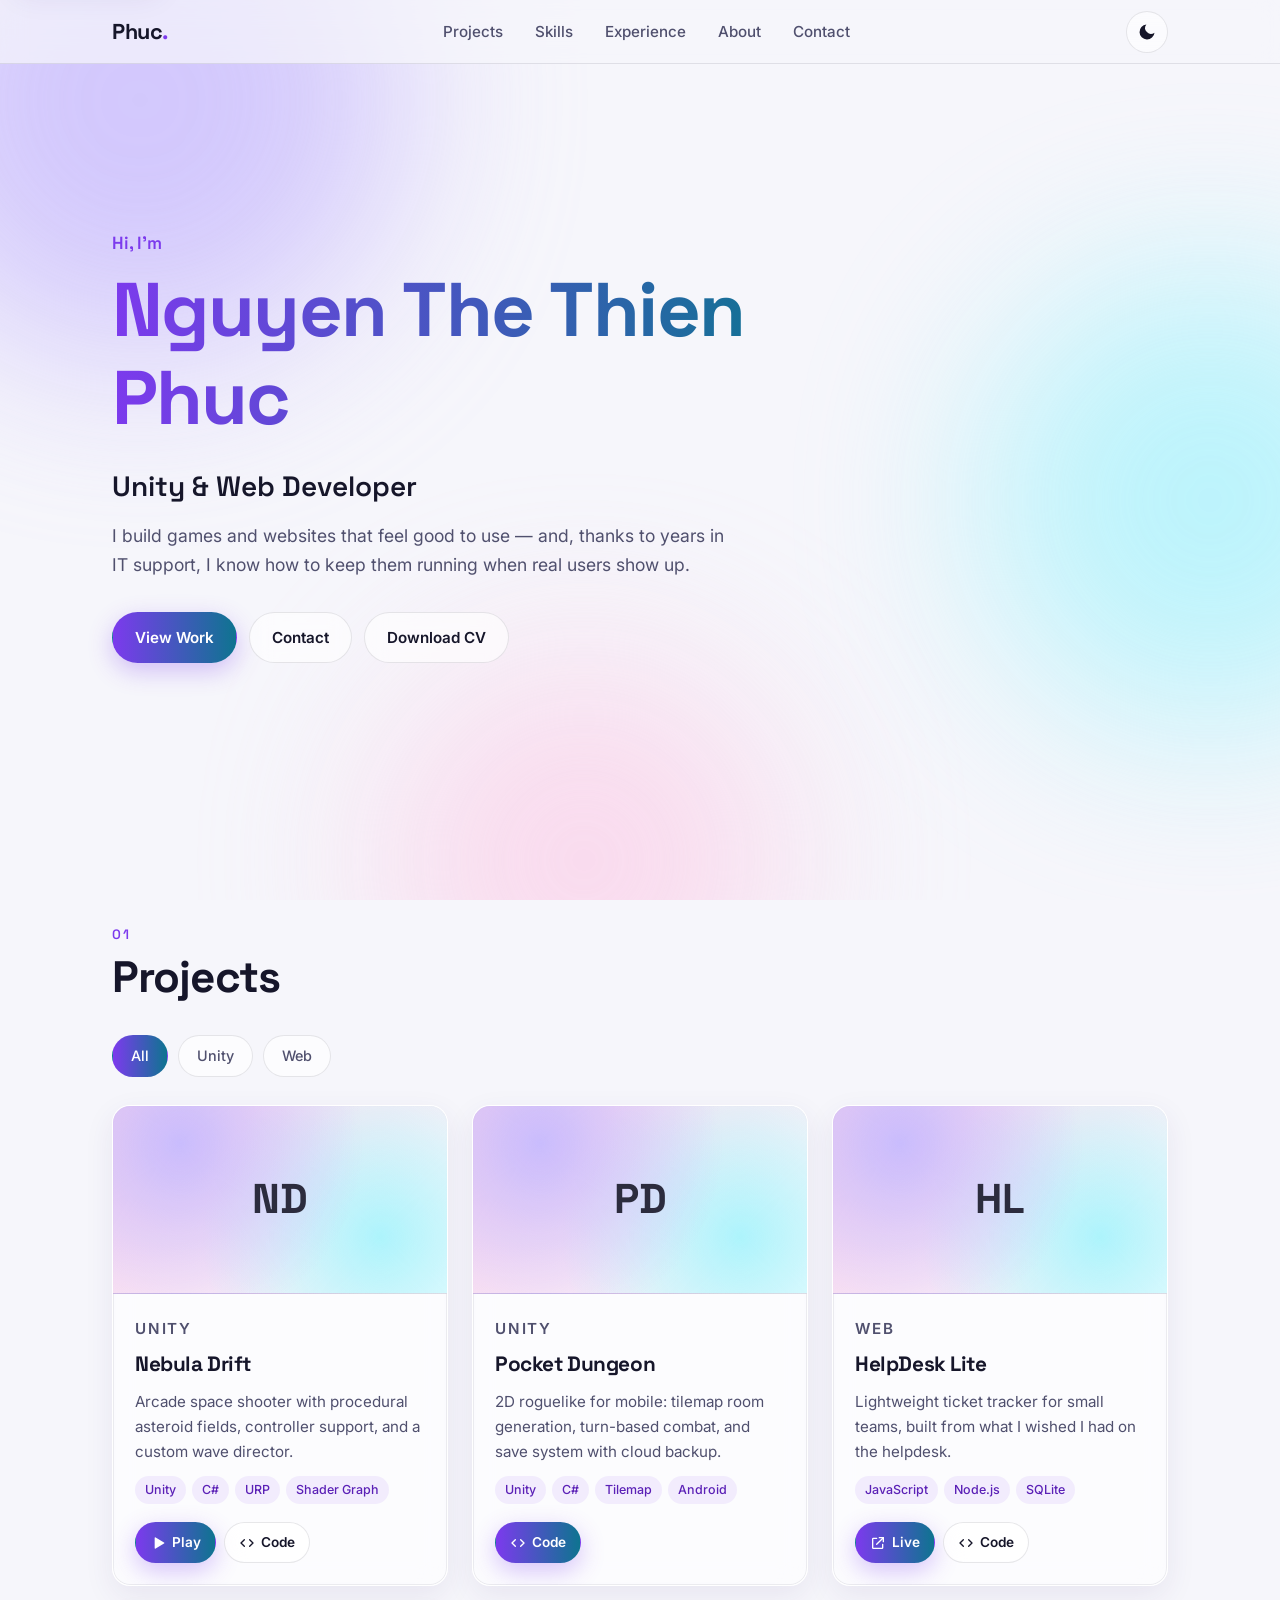
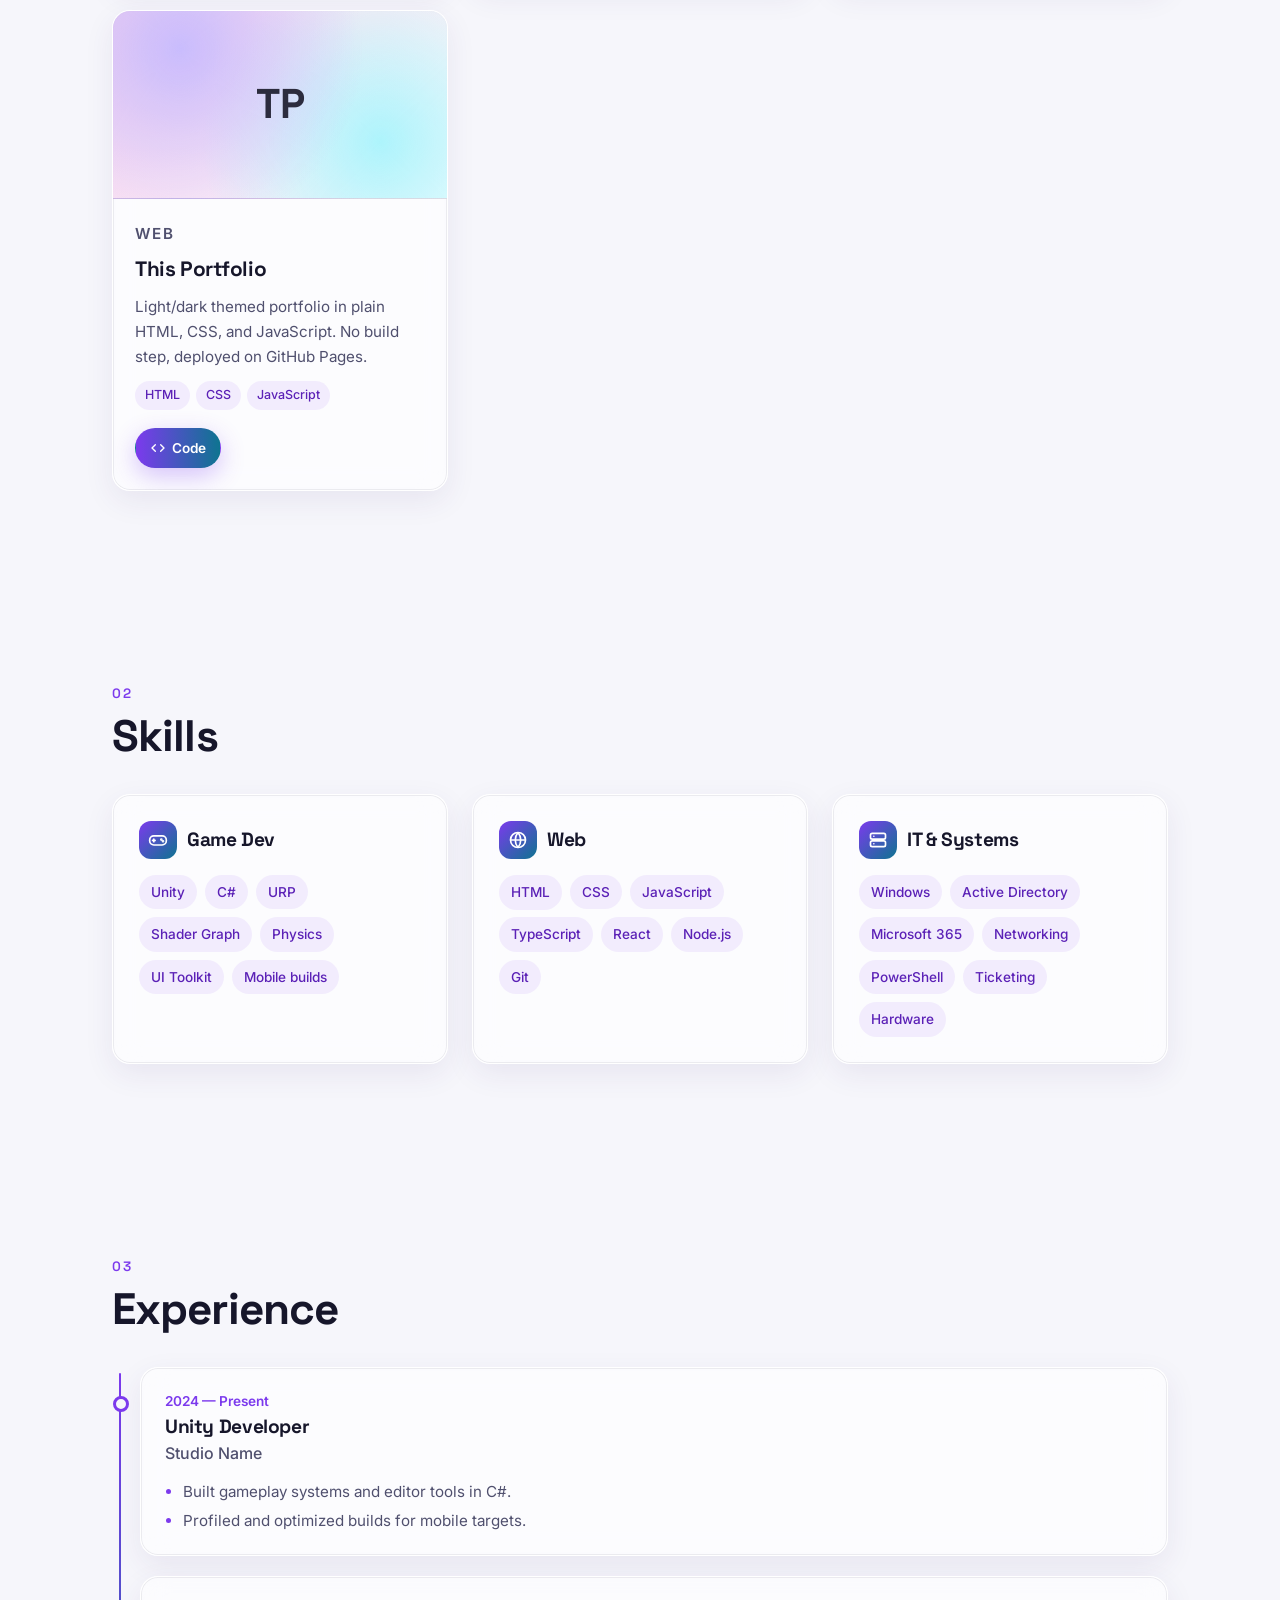
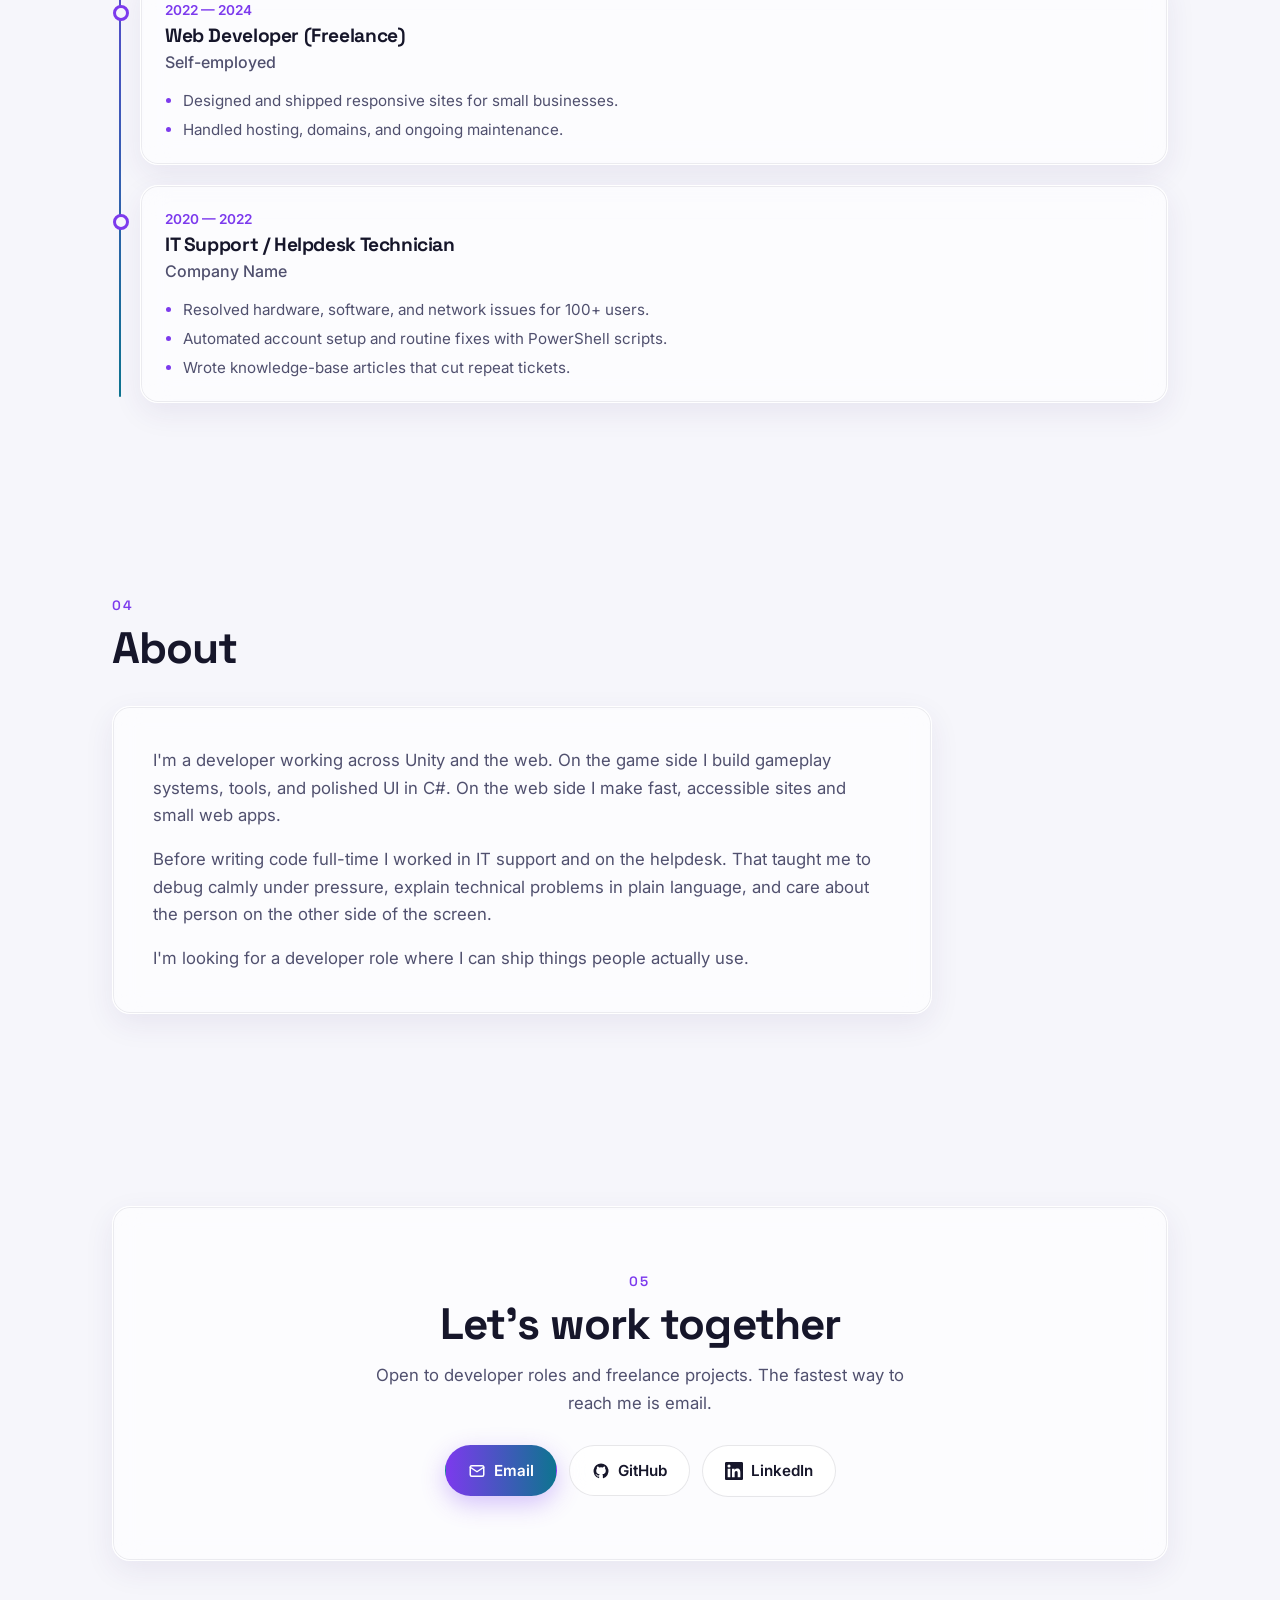
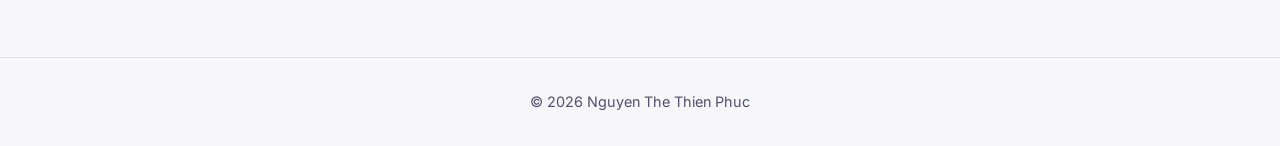
==== index.html @ 722912be "feat: build portfolio site with light/dark theme Single-page portfolio in plain HTML/CSS/JS for GitH" ====
<!doctype html>
<html lang="en">
<head>
  <meta charset="utf-8">
  <meta name="viewport" content="width=device-width, initial-scale=1">
  <title>Nguyen The Thien Phuc — Portfolio</title>
  <meta name="description" content="Portfolio of Nguyen The Thien Phuc — Unity & Web Developer with an IT support background.">
  <script>
    // Runs before paint: light is default, dark only if the visitor chose it.
    document.documentElement.classList.add('js');
    try {
      if (localStorage.getItem('theme') === 'dark') {
        document.documentElement.setAttribute('data-theme', 'dark');
      }
    } catch (e) {}
  </script>
  <link rel="preconnect" href="https://fonts.googleapis.com">
  <link rel="preconnect" href="https://fonts.gstatic.com" crossorigin>
  <link href="https://fonts.googleapis.com/css2?family=Inter:wght@400;500;600&family=Space+Grotesk:wght@500;600;700&display=swap" rel="stylesheet">
  <link rel="stylesheet" href="css/style.css">
</head>
<body>
  <a class="skip-link" href="#main">Skip to content</a>

  <div class="bg-blobs" aria-hidden="true">
    <span class="blob blob-1"></span>
    <span class="blob blob-2"></span>
    <span class="blob blob-3"></span>
  </div>

  <header class="site-header" id="site-header">
    <div class="container header-inner">
      <a class="logo" href="#top" id="logo">Phuc<span class="logo-dot">.</span></a>
      <nav class="nav" aria-label="Main">
        <ul class="nav-links" id="nav-links">
          <li><a href="#projects">Projects</a></li>
          <li><a href="#skills">Skills</a></li>
          <li><a href="#experience">Experience</a></li>
          <li><a href="#about">About</a></li>
          <li><a href="#contact">Contact</a></li>
        </ul>
      </nav>
      <div class="header-actions">
        <button class="icon-btn" id="theme-toggle" type="button" aria-pressed="false" aria-label="Switch to dark mode">
          <svg class="icon-moon" viewBox="0 0 24 24" width="20" height="20" aria-hidden="true"><path fill="currentColor" d="M21 12.8A9 9 0 1 1 11.2 3a7 7 0 0 0 9.8 9.8z"/></svg>
          <svg class="icon-sun" viewBox="0 0 24 24" width="20" height="20" aria-hidden="true"><g fill="none" stroke="currentColor" stroke-width="2" stroke-linecap="round"><circle cx="12" cy="12" r="4.5"/><path d="M12 2v2M12 20v2M4.9 4.9l1.4 1.4M17.7 17.7l1.4 1.4M2 12h2M20 12h2M4.9 19.1l1.4-1.4M17.7 6.3l1.4-1.4"/></g></svg>
        </button>
        <button class="icon-btn nav-toggle" id="nav-toggle" type="button" aria-expanded="false" aria-controls="nav-links" aria-label="Open menu">
          <span class="bars" aria-hidden="true"></span>
        </button>
      </div>
    </div>
  </header>

  <main id="main">
    <section class="hero" id="top">
      <div class="container hero-inner">
        <p class="eyebrow reveal">Hi, I'm</p>
        <h1 class="hero-name gradient-text reveal" id="hero-name">Nguyen The Thien Phuc</h1>
        <p class="hero-role reveal" id="hero-role"></p>
        <p class="hero-tagline reveal" id="hero-tagline"></p>
        <div class="hero-cta reveal">
          <a class="btn btn-primary" href="#projects">View Work</a>
          <a class="btn btn-ghost" href="#contact">Contact</a>
          <a class="btn btn-ghost" id="cv-link" href="assets/resume.pdf" target="_blank" rel="noopener">Download CV</a>
        </div>
      </div>
    </section>

    <section class="section" id="projects" aria-labelledby="projects-title">
      <div class="container">
        <header class="section-head reveal">
          <p class="section-kicker">01</p>
          <h2 id="projects-title">Projects</h2>
        </header>
        <div class="filters reveal" id="project-filters" role="group" aria-label="Filter projects"></div>
        <div class="projects-grid" id="projects-grid"></div>
      </div>
    </section>

    <section class="section" id="skills" aria-labelledby="skills-title">
      <div class="container">
        <header class="section-head reveal">
          <p class="section-kicker">02</p>
          <h2 id="skills-title">Skills</h2>
        </header>
        <div class="skills-grid" id="skills-grid"></div>
      </div>
    </section>

    <section class="section" id="experience" aria-labelledby="experience-title">
      <div class="container">
        <header class="section-head reveal">
          <p class="section-kicker">03</p>
          <h2 id="experience-title">Experience</h2>
        </header>
        <ol class="timeline" id="timeline"></ol>
      </div>
    </section>

    <section class="section" id="about" aria-labelledby="about-title">
      <div class="container">
        <header class="section-head reveal">
          <p class="section-kicker">04</p>
          <h2 id="about-title">About</h2>
        </header>
        <div class="glass about-card reveal" id="about-text"></div>
      </div>
    </section>

    <section class="section" id="contact" aria-labelledby="contact-title">
      <div class="container">
        <div class="glass contact-card reveal">
          <p class="section-kicker">05</p>
          <h2 id="contact-title">Let's work together</h2>
          <p class="contact-text" id="contact-text"></p>
          <div class="contact-links" id="contact-links"></div>
        </div>
      </div>
    </section>

    <noscript>
      <section class="section">
        <div class="container glass about-card">
          <p>Nguyen The Thien Phuc — Unity &amp; Web Developer.</p>
          <p><a href="https://github.com/SeverusJake">github.com/SeverusJake</a></p>
        </div>
      </section>
    </noscript>
  </main>

  <footer class="site-footer">
    <div class="container">
      <p>&copy; <span id="year">2026</span> Nguyen The Thien Phuc</p>
    </div>
  </footer>

  <script src="js/content.js"></script>
  <script src="js/main.js"></script>
</body>
</html>
---- css/style.css ----
/* ==========================================================================
   Tokens — light is the default, dark overrides via [data-theme="dark"]
   ========================================================================== */
:root {
  --bg: #f6f6fb;
  --bg-elev: #ffffff;
  --text: #16162a;
  --text-muted: #50506e;
  --border: rgba(22, 22, 42, 0.1);
  --glass: rgba(255, 255, 255, 0.62);
  --glass-border: rgba(255, 255, 255, 0.9);
  --glass-edge: rgba(22, 22, 42, 0.07);
  --accent: #7c3aed;
  --accent-2: #0e7490;
  --chip: rgba(124, 58, 237, 0.08);
  --chip-text: #5b21b6;
  --blob-1: #c4b5fd;
  --blob-2: #a5f3fc;
  --blob-3: #fbcfe8;
  --blob-opacity: 0.7;
  --shadow: 0 10px 30px rgba(60, 40, 120, 0.08);
  --shadow-hover: 0 18px 44px rgba(60, 40, 120, 0.16);
  --header-bg: rgba(246, 246, 251, 0.72);

  --btn-1: #7c3aed;
  --btn-2: #0e7490;
  --radius: 18px;
  --radius-sm: 10px;
  --font-head: "Space Grotesk", system-ui, sans-serif;
  --font-body: "Inter", system-ui, -apple-system, "Segoe UI", sans-serif;
  --header-h: 64px;

  color-scheme: light;
}

:root[data-theme="dark"] {
  --bg: #0b0b12;
  --bg-elev: #15151f;
  --text: #ececf4;
  --text-muted: #a3a3bd;
  --border: rgba(255, 255, 255, 0.1);
  --glass: rgba(22, 22, 34, 0.55);
  --glass-border: rgba(255, 255, 255, 0.08);
  --glass-edge: rgba(255, 255, 255, 0.04);
  --accent: #a78bfa;
  --accent-2: #22d3ee;
  --chip: rgba(167, 139, 250, 0.12);
  --chip-text: #d4c6fd;
  --blob-1: #7c3aed;
  --blob-2: #0891b2;
  --blob-3: #db2777;
  --blob-opacity: 0.35;
  --shadow: 0 10px 30px rgba(0, 0, 0, 0.35);
  --shadow-hover: 0 18px 44px rgba(124, 58, 237, 0.25);
  --header-bg: rgba(11, 11, 18, 0.7);

  color-scheme: dark;
}

/* ==========================================================================
   Base
   ========================================================================== */
*, *::before, *::after { box-sizing: border-box; }

html {
  scroll-padding-top: calc(var(--header-h) + 16px);
  -webkit-text-size-adjust: 100%;
}

body {
  margin: 0;
  background: var(--bg);
  color: var(--text);
  font-family: var(--font-body);
  font-size: 1rem;
  line-height: 1.65;
  overflow-x: hidden;
  -webkit-font-smoothing: antialiased;
}

h1, h2, h3 {
  font-family: var(--font-head);
  line-height: 1.15;
  margin: 0;
  letter-spacing: -0.02em;
}

p { margin: 0; }
a { color: inherit; }
img { max-width: 100%; display: block; }
ul, ol { margin: 0; padding: 0; list-style: none; }

:focus-visible {
  outline: 2px solid var(--accent);
  outline-offset: 3px;
  border-radius: 6px;
}

.container {
  width: 100%;
  max-width: 1120px;
  margin-inline: auto;
  padding-inline: 16px;
}

@media (min-width: 768px) {
  .container { padding-inline: 32px; }
}

.skip-link {
  position: absolute;
  left: 16px;
  top: -60px;
  z-index: 100;
  padding: 10px 16px;
  background: var(--bg-elev);
  color: var(--text);
  border-radius: var(--radius-sm);
  box-shadow: var(--shadow);
}
.skip-link:focus { top: 12px; }

.gradient-text {
  background: linear-gradient(90deg, var(--accent), var(--accent-2));
  -webkit-background-clip: text;
  background-clip: text;
  color: transparent;
}

/* Theme switch fade — class added briefly by main.js */
.theme-transition,
.theme-transition *,
.theme-transition *::before,
.theme-transition *::after {
  transition: background-color 0.35s ease, color 0.35s ease, border-color 0.35s ease, fill 0.35s ease !important;
}

/* ==========================================================================
   Background blobs
   ========================================================================== */
.bg-blobs {
  position: fixed;
  inset: 0;
  z-index: -1;
  overflow: hidden;
  pointer-events: none;
}

.blob {
  position: absolute;
  border-radius: 50%;
  filter: blur(90px);
  opacity: var(--blob-opacity);
  animation: drift 24s ease-in-out infinite alternate;
}

.blob-1 { width: 520px; height: 520px; background: var(--blob-1); top: -160px; left: -120px; }
.blob-2 { width: 460px; height: 460px; background: var(--blob-2); top: 30%; right: -160px; animation-duration: 28s; animation-delay: -6s; }
.blob-3 { width: 400px; height: 400px; background: var(--blob-3); bottom: -160px; left: 30%; animation-duration: 32s; animation-delay: -12s; }

@keyframes drift {
  0%   { transform: translate(0, 0) scale(1); }
  50%  { transform: translate(60px, 40px) scale(1.08); }
  100% { transform: translate(-40px, 70px) scale(0.95); }
}

/* ==========================================================================
   Glass surface
   ========================================================================== */
.glass {
  background: var(--glass);
  border: 1px solid var(--glass-border);
  box-shadow: var(--shadow), inset 0 0 0 1px var(--glass-edge);
  border-radius: var(--radius);
  -webkit-backdrop-filter: blur(14px) saturate(140%);
  backdrop-filter: blur(14px) saturate(140%);
}

@supports not ((backdrop-filter: blur(1px)) or (-webkit-backdrop-filter: blur(1px))) {
  .glass { background: var(--bg-elev); }
}

/* ==========================================================================
   Header / nav
   ========================================================================== */
.site-header {
  position: sticky;
  top: 0;
  z-index: 50;
  height: var(--header-h);
  background: var(--header-bg);
  border-bottom: 1px solid var(--border);
  -webkit-backdrop-filter: blur(12px);
  backdrop-filter: blur(12px);
}

.header-inner {
  height: 100%;
  display: flex;
  align-items: center;
  justify-content: space-between;
  gap: 16px;
}

.logo {
  font-family: var(--font-head);
  font-weight: 700;
  font-size: 1.35rem;
  text-decoration: none;
  letter-spacing: -0.02em;
}
.logo-dot { color: var(--accent); }

.nav-links {
  display: flex;
  gap: 4px;
}

.nav-links a {
  display: block;
  padding: 8px 14px;
  border-radius: 999px;
  text-decoration: none;
  color: var(--text-muted);
  font-weight: 500;
  font-size: 0.95rem;
}
.nav-links a:hover { color: var(--text); background: var(--chip); }

.header-actions { display: flex; align-items: center; gap: 8px; }

.icon-btn {
  display: inline-grid;
  place-items: center;
  width: 42px;
  height: 42px;
  border-radius: 50%;
  border: 1px solid var(--border);
  background: var(--glass);
  color: var(--text);
  cursor: pointer;
}
.icon-btn:hover { border-color: var(--accent); color: var(--accent); }

/* Moon in light mode, sun in dark mode */
.icon-sun { display: none; }
:root[data-theme="dark"] .icon-sun { display: block; }
:root[data-theme="dark"] .icon-moon { display: none; }

.nav-toggle { display: none; }

.bars,
.bars::before,
.bars::after {
  display: block;
  width: 18px;
  height: 2px;
  border-radius: 2px;
  background: currentColor;
  transition: transform 0.25s ease, opacity 0.25s ease;
}
.bars { position: relative; }
.bars::before, .bars::after { content: ""; position: absolute; left: 0; }
.bars::before { top: -6px; }
.bars::after { top: 6px; }

.nav-open .bars { background: transparent; }
.nav-open .bars::before { transform: translateY(6px) rotate(45deg); }
.nav-open .bars::after { transform: translateY(-6px) rotate(-45deg); }

@media (max-width: 767px) {
  .nav-toggle { display: inline-grid; }

  .nav-links {
    position: absolute;
    top: var(--header-h);
    left: 0;
    right: 0;
    flex-direction: column;
    gap: 0;
    padding: 8px 16px 16px;
    background: var(--bg-elev);
    border-bottom: 1px solid var(--border);
    box-shadow: var(--shadow);
    display: none;
  }
  .nav-open .nav-links { display: flex; }
  .nav-links a { padding: 12px 8px; border-radius: var(--radius-sm); font-size: 1rem; }
}

/* ==========================================================================
   Buttons, chips, tags
   ========================================================================== */
.btn {
  display: inline-flex;
  align-items: center;
  gap: 8px;
  padding: 12px 22px;
  border-radius: 999px;
  font-weight: 600;
  font-size: 0.95rem;
  text-decoration: none;
  border: 1px solid transparent;
  cursor: pointer;
  transition: transform 0.2s ease, box-shadow 0.2s ease, border-color 0.2s ease;
}

.btn-primary {
  color: #fff;
  background: linear-gradient(90deg, var(--btn-1), var(--btn-2));
  box-shadow: 0 8px 24px rgba(124, 58, 237, 0.3);
}
.btn-primary:hover { transform: translateY(-2px); box-shadow: 0 12px 30px rgba(124, 58, 237, 0.4); }

.btn-ghost {
  color: var(--text);
  background: var(--glass);
  border-color: var(--border);
  -webkit-backdrop-filter: blur(10px);
  backdrop-filter: blur(10px);
}
.btn-ghost:hover { transform: translateY(-2px); border-color: var(--accent); }

.btn-sm { padding: 8px 14px; font-size: 0.85rem; gap: 6px; }

.chip {
  padding: 8px 18px;
  border-radius: 999px;
  border: 1px solid var(--border);
  background: var(--glass);
  color: var(--text-muted);
  font: inherit;
  font-weight: 500;
  font-size: 0.9rem;
  cursor: pointer;
}
.chip:hover { color: var(--text); border-color: var(--accent); }
.chip[aria-pressed="true"] {
  color: #fff;
  border-color: transparent;
  background: linear-gradient(90deg, var(--btn-1), var(--btn-2));
}

.tag {
  display: inline-block;
  padding: 4px 10px;
  border-radius: 999px;
  background: var(--chip);
  color: var(--chip-text);
  font-size: 0.78rem;
  font-weight: 500;
}

/* ==========================================================================
   Hero
   ========================================================================== */
.hero {
  min-height: calc(92vh - var(--header-h));
  display: flex;
  align-items: center;
  padding-block: 72px;
}

.eyebrow {
  font-family: var(--font-head);
  font-weight: 600;
  color: var(--accent);
  font-size: 1.1rem;
  margin-bottom: 8px;
}

.hero-name {
  font-size: clamp(2.4rem, 7vw, 4.75rem);
  font-weight: 700;
  max-width: 14ch;
  padding-bottom: 0.08em; /* keep descenders inside the clipped gradient */
}

.hero-role {
  margin-top: 16px;
  font-family: var(--font-head);
  font-size: clamp(1.25rem, 3vw, 1.75rem);
  font-weight: 600;
}

.hero-tagline {
  margin-top: 12px;
  max-width: 56ch;
  color: var(--text-muted);
  font-size: 1.1rem;
}

.hero-cta {
  margin-top: 32px;
  display: flex;
  flex-wrap: wrap;
  gap: 12px;
}

/* ==========================================================================
   Sections
   ========================================================================== */
.section { padding-block: 64px; }
@media (min-width: 768px) { .section { padding-block: 96px; } }

.section-head { margin-bottom: 32px; }
.section-head h2,
.contact-card h2 { font-size: clamp(1.9rem, 4.5vw, 2.75rem); }

.section-kicker {
  font-family: var(--font-head);
  font-weight: 600;
  font-size: 0.85rem;
  letter-spacing: 0.15em;
  color: var(--accent);
  margin-bottom: 6px;
}

/* Projects ---------------------------------------------------------------- */
.filters {
  display: flex;
  flex-wrap: wrap;
  gap: 10px;
  margin-bottom: 28px;
}

.projects-grid {
  display: grid;
  grid-template-columns: repeat(auto-fill, minmax(min(100%, 300px), 1fr));
  gap: 24px;
}

.project-card {
  display: flex;
  flex-direction: column;
  overflow: hidden;
  transition: transform 0.25s ease, box-shadow 0.25s ease;
}
.project-card:hover { transform: translateY(-6px); box-shadow: var(--shadow-hover); }

.project-thumb {
  aspect-ratio: 16 / 9;
  width: 100%;
  object-fit: cover;
  border-bottom: 1px solid var(--border);
}

.project-thumb-fallback {
  display: grid;
  place-items: center;
  background:
    radial-gradient(circle at 20% 20%, var(--blob-1), transparent 60%),
    radial-gradient(circle at 80% 70%, var(--blob-2), transparent 60%),
    linear-gradient(135deg, var(--blob-3), var(--bg-elev));
  font-family: var(--font-head);
  font-weight: 700;
  font-size: 2.6rem;
  color: var(--text);
  opacity: 0.9;
}

.project-body {
  display: flex;
  flex-direction: column;
  gap: 12px;
  padding: 22px;
  flex: 1;
}

.project-meta {
  font-size: 0.78rem;
  font-weight: 600;
  letter-spacing: 0.12em;
  text-transform: uppercase;
  color: var(--accent);
}

.project-body h3 { font-size: 1.3rem; }
.project-body p { color: var(--text-muted); font-size: 0.95rem; }

.tag-list { display: flex; flex-wrap: wrap; gap: 6px; }

.project-links {
  display: flex;
  flex-wrap: wrap;
  gap: 8px;
  margin-top: auto;
  padding-top: 6px;
}

.empty-state {
  grid-column: 1 / -1;
  padding: 40px;
  text-align: center;
  color: var(--text-muted);
}

/* Skills ------------------------------------------------------------------ */
.skills-grid {
  display: grid;
  grid-template-columns: repeat(auto-fit, minmax(min(100%, 280px), 1fr));
  gap: 24px;
}

.skill-panel { padding: 26px; }

.skill-panel h3 {
  display: flex;
  align-items: center;
  gap: 10px;
  font-size: 1.2rem;
  margin-bottom: 16px;
}

.skill-icon {
  display: inline-grid;
  place-items: center;
  width: 38px;
  height: 38px;
  border-radius: 12px;
  color: #fff;
  background: linear-gradient(135deg, var(--btn-1), var(--btn-2));
}

.skill-panel .tag-list { gap: 8px; }
.skill-panel .tag { font-size: 0.85rem; padding: 6px 12px; }

/* Experience timeline ----------------------------------------------------- */
.timeline {
  position: relative;
  padding-left: 28px;
}

.timeline::before {
  content: "";
  position: absolute;
  left: 7px;
  top: 6px;
  bottom: 6px;
  width: 2px;
  background: linear-gradient(var(--accent), var(--accent-2));
  border-radius: 2px;
}

.timeline-item {
  position: relative;
  padding: 22px 24px;
  margin-bottom: 20px;
}
.timeline-item:last-child { margin-bottom: 0; }

.timeline-item::before {
  content: "";
  position: absolute;
  left: -28px;
  top: 28px;
  width: 16px;
  height: 16px;
  border-radius: 50%;
  background: var(--bg);
  border: 3px solid var(--accent);
}

.timeline-period {
  font-size: 0.85rem;
  font-weight: 600;
  color: var(--accent);
}

.timeline-item h3 { font-size: 1.2rem; margin-top: 4px; }

.timeline-org {
  color: var(--text-muted);
  font-weight: 500;
  margin-top: 2px;
}

.timeline-points {
  margin-top: 12px;
  padding-left: 18px;
  list-style: disc;
  color: var(--text-muted);
  font-size: 0.95rem;
}
.timeline-points li + li { margin-top: 4px; }
.timeline-points li::marker { color: var(--accent); }

/* About ------------------------------------------------------------------- */
.about-card {
  padding: 28px;
  max-width: 820px;
}
.about-card p { font-size: 1.05rem; color: var(--text-muted); }
.about-card p + p { margin-top: 16px; }
@media (min-width: 768px) { .about-card { padding: 40px; } }

/* Contact ----------------------------------------------------------------- */
.contact-card {
  padding: 40px 24px;
  text-align: center;
}
@media (min-width: 768px) { .contact-card { padding: 64px 40px; } }

.contact-text {
  margin: 12px auto 28px;
  max-width: 52ch;
  color: var(--text-muted);
  font-size: 1.05rem;
}

.contact-links {
  display: flex;
  flex-wrap: wrap;
  justify-content: center;
  gap: 12px;
}

/* Footer ------------------------------------------------------------------ */
.site-footer {
  padding-block: 32px;
  border-top: 1px solid var(--border);
  color: var(--text-muted);
  font-size: 0.9rem;
  text-align: center;
}

/* ==========================================================================
   Scroll reveal — only hidden when JS is running
   ========================================================================== */
.js .reveal {
  opacity: 0;
  transform: translateY(24px);
  transition: opacity 0.7s ease, transform 0.7s ease;
}
.js .reveal.visible {
  opacity: 1;
  transform: none;
}

/* ==========================================================================
   Reduced motion
   ========================================================================== */
@media (prefers-reduced-motion: no-preference) {
  html { scroll-behavior: smooth; }
}

@media (prefers-reduced-motion: reduce) {
  *, *::before, *::after {
    animation: none !important;
    transition: none !important;
  }
  .js .reveal { opacity: 1; transform: none; }
  .project-card:hover, .btn:hover { transform: none; }
}
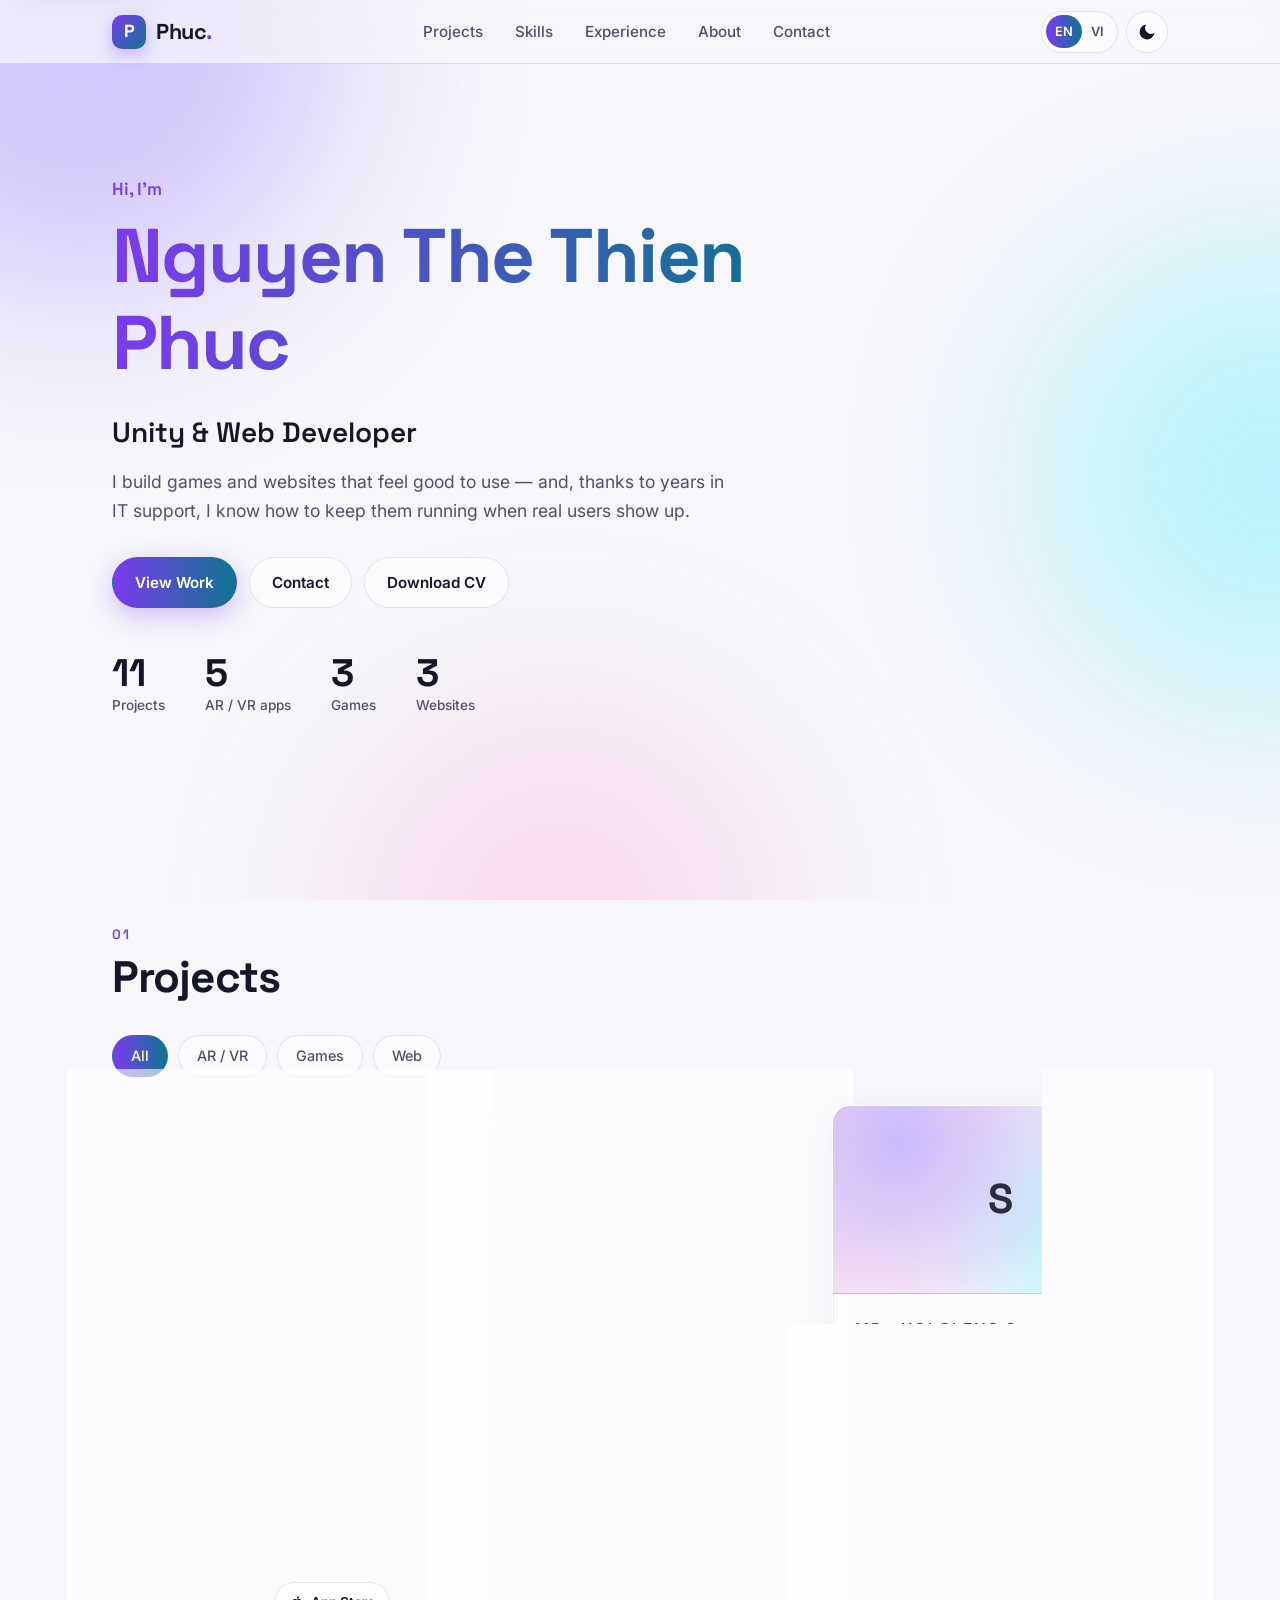
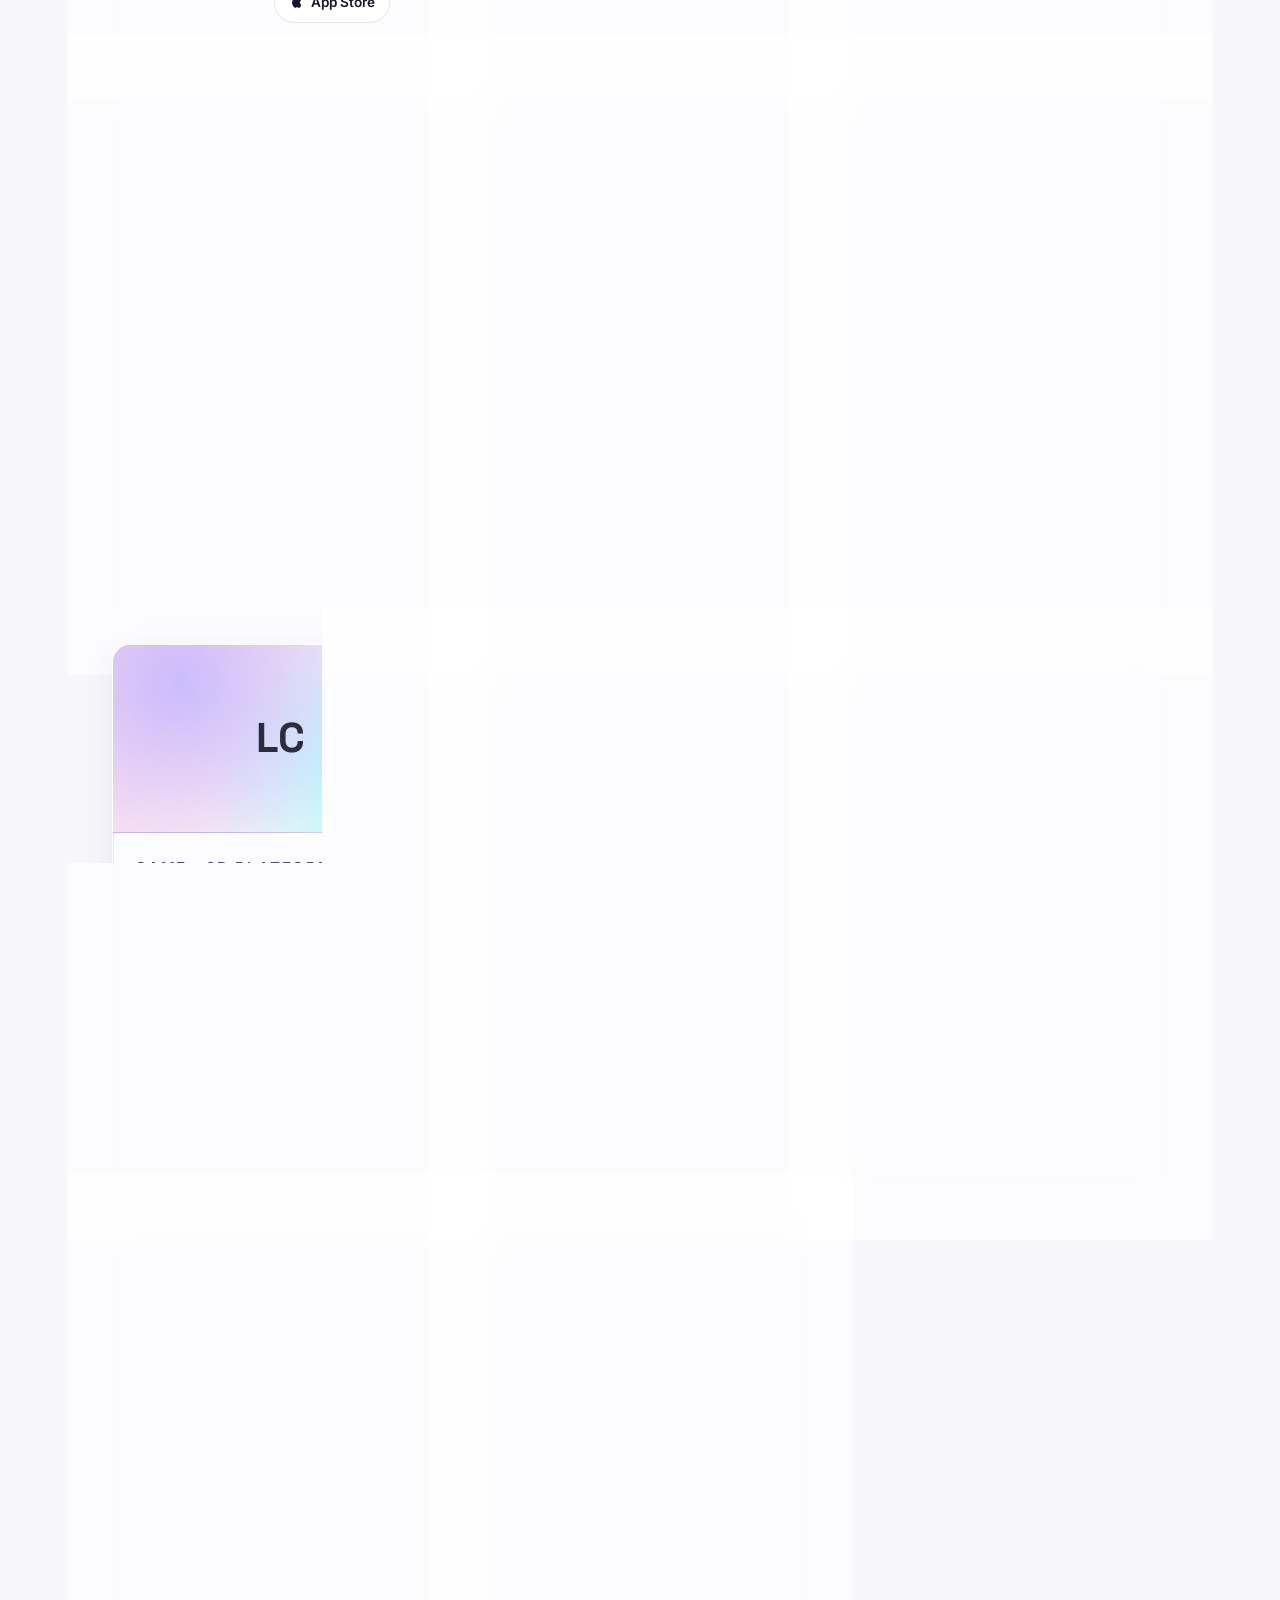
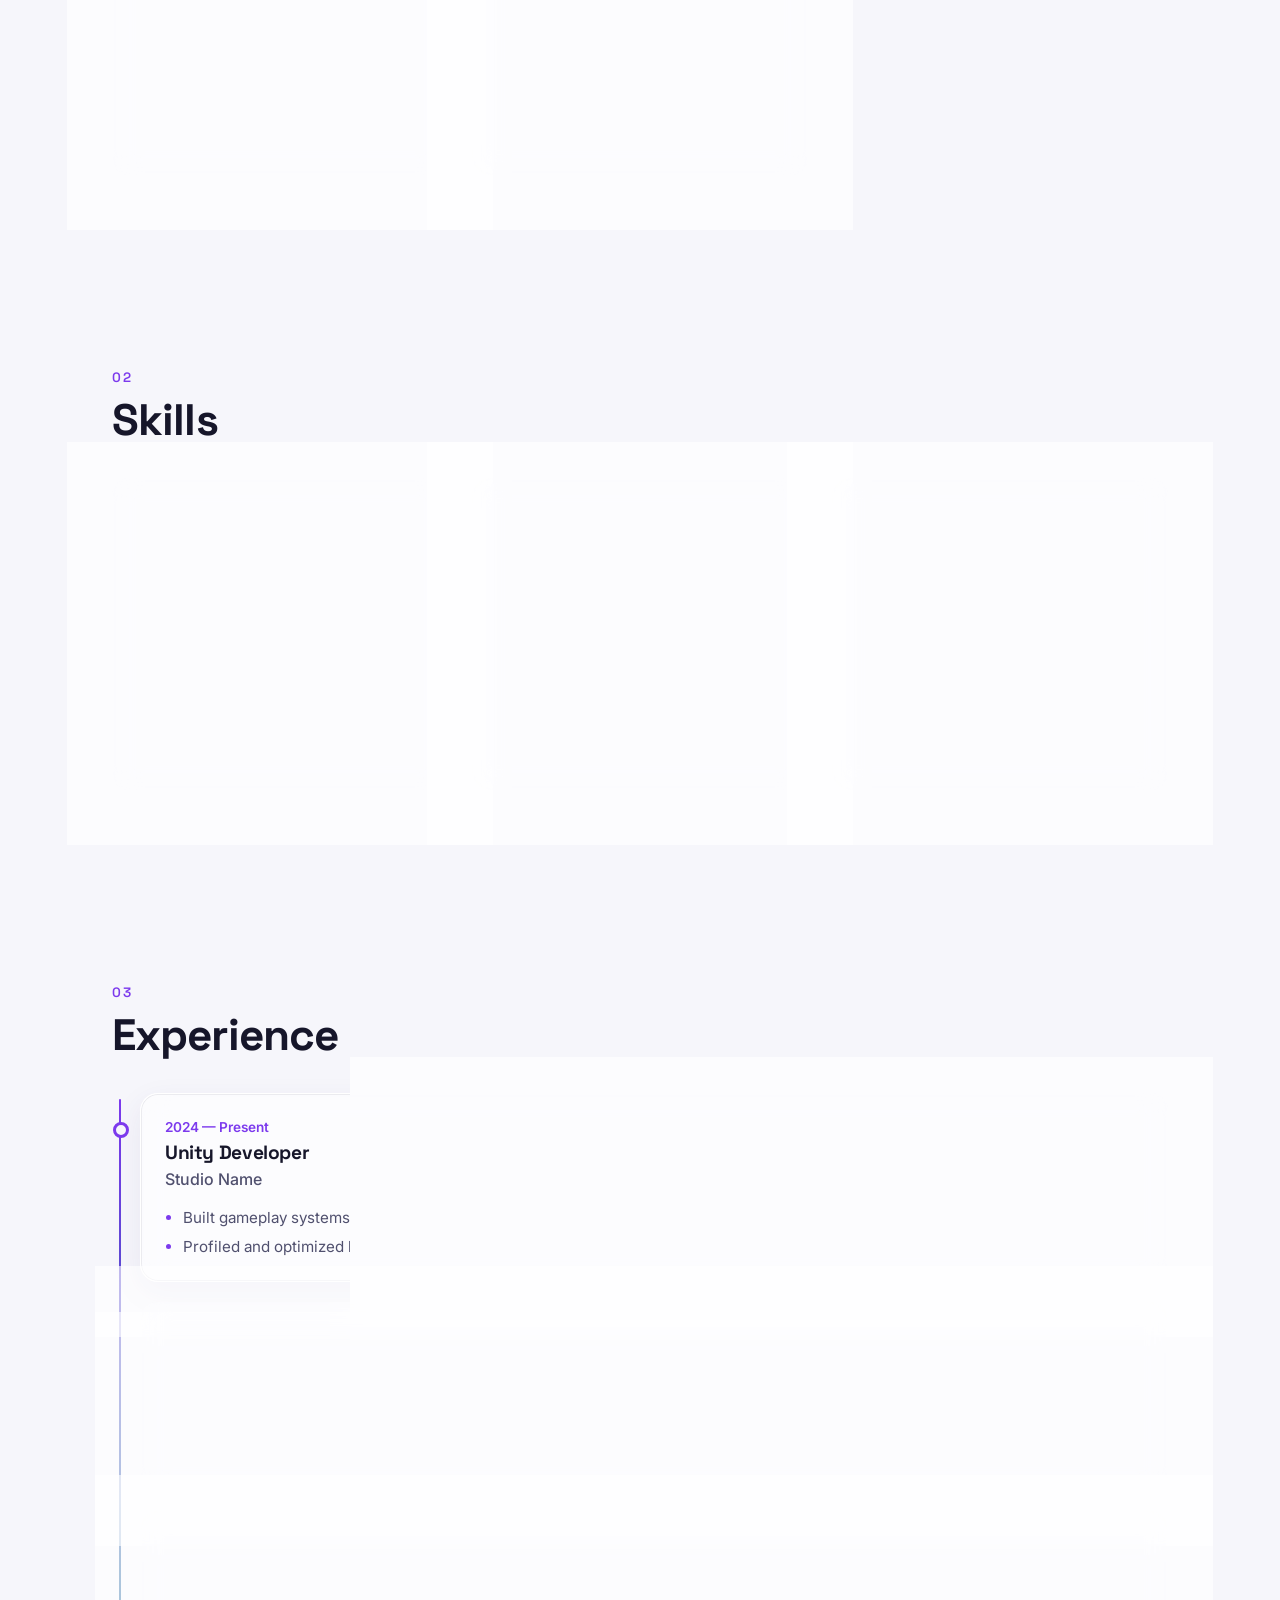
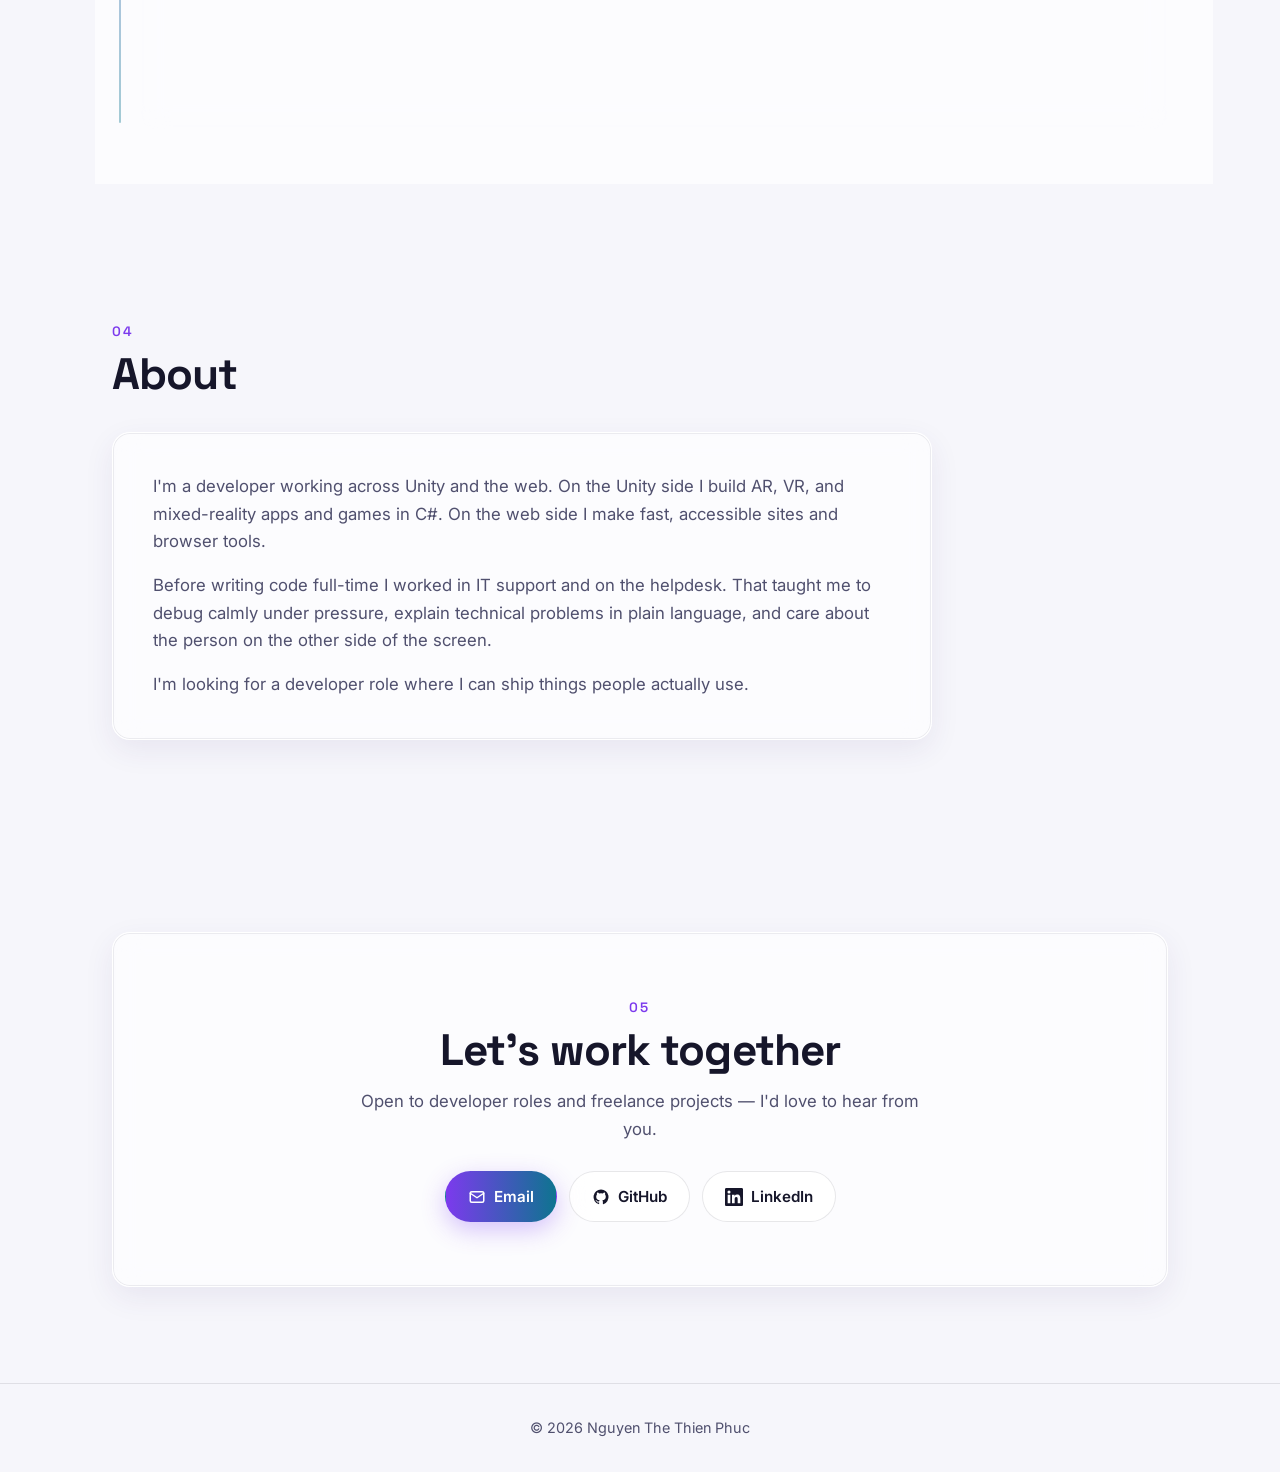
==== commit 42101206: "feat: add EN/VI toggle, stats, contact form, polish - English/Vietnamese switch; content values acce" ====
--- a/index.html
+++ b/index.html
@@ -4,13 +4,17 @@
   <meta charset="utf-8">
   <meta name="viewport" content="width=device-width, initial-scale=1">
   <title>Nguyen The Thien Phuc — Portfolio</title>
-  <meta name="description" content="Portfolio of Nguyen The Thien Phuc — Unity & Web Developer with an IT support background.">
+  <meta name="description" content="Portfolio of Nguyen The Thien Phuc — Unity & Web Developer building AR, VR, games, and websites.">
+  <link rel="icon" href="assets/favicon.svg" type="image/svg+xml">
   <script>
-    // Runs before paint: light is default, dark only if the visitor chose it.
+    // Runs before paint: light theme and English are defaults; restore saved choices.
     document.documentElement.classList.add('js');
     try {
       if (localStorage.getItem('theme') === 'dark') {
         document.documentElement.setAttribute('data-theme', 'dark');
+      }
+      if (localStorage.getItem('lang') === 'vi') {
+        document.documentElement.setAttribute('lang', 'vi');
       }
     } catch (e) {}
   </script>
@@ -20,27 +24,36 @@
   <link rel="stylesheet" href="css/style.css">
 </head>
 <body>
-  <a class="skip-link" href="#main">Skip to content</a>
+  <a class="skip-link" href="#main" data-i18n="skip">Skip to content</a>
 
   <div class="bg-blobs" aria-hidden="true">
-    <span class="blob blob-1"></span>
-    <span class="blob blob-2"></span>
-    <span class="blob blob-3"></span>
+    <div class="blob-layer" id="blob-layer">
+      <span class="blob blob-1"></span>
+      <span class="blob blob-2"></span>
+      <span class="blob blob-3"></span>
+    </div>
   </div>
+  <div class="cursor-glow" id="cursor-glow" aria-hidden="true"></div>
 
   <header class="site-header" id="site-header">
     <div class="container header-inner">
-      <a class="logo" href="#top" id="logo">Phuc<span class="logo-dot">.</span></a>
+      <a class="logo" href="#top" aria-label="Phuc — home">
+        <span class="logo-mark" aria-hidden="true">P</span>
+        <span class="logo-text" id="logo-text">Phuc</span><span class="logo-dot" aria-hidden="true">.</span>
+      </a>
       <nav class="nav" aria-label="Main">
         <ul class="nav-links" id="nav-links">
-          <li><a href="#projects">Projects</a></li>
-          <li><a href="#skills">Skills</a></li>
-          <li><a href="#experience">Experience</a></li>
-          <li><a href="#about">About</a></li>
-          <li><a href="#contact">Contact</a></li>
+          <li><a href="#projects" data-i18n="nav.projects">Projects</a></li>
+          <li><a href="#skills" data-i18n="nav.skills">Skills</a></li>
+          <li><a href="#experience" data-i18n="nav.experience">Experience</a></li>
+          <li><a href="#about" data-i18n="nav.about">About</a></li>
+          <li><a href="#contact" data-i18n="nav.contact">Contact</a></li>
         </ul>
       </nav>
       <div class="header-actions">
+        <button class="lang-btn" id="lang-toggle" type="button" aria-label="Chuyển sang tiếng Việt">
+          <span data-lang="en">EN</span><span data-lang="vi">VI</span>
+        </button>
         <button class="icon-btn" id="theme-toggle" type="button" aria-pressed="false" aria-label="Switch to dark mode">
           <svg class="icon-moon" viewBox="0 0 24 24" width="20" height="20" aria-hidden="true"><path fill="currentColor" d="M21 12.8A9 9 0 1 1 11.2 3a7 7 0 0 0 9.8 9.8z"/></svg>
           <svg class="icon-sun" viewBox="0 0 24 24" width="20" height="20" aria-hidden="true"><g fill="none" stroke="currentColor" stroke-width="2" stroke-linecap="round"><circle cx="12" cy="12" r="4.5"/><path d="M12 2v2M12 20v2M4.9 4.9l1.4 1.4M17.7 17.7l1.4 1.4M2 12h2M20 12h2M4.9 19.1l1.4-1.4M17.7 6.3l1.4-1.4"/></g></svg>
@@ -55,15 +68,16 @@
   <main id="main">
     <section class="hero" id="top">
       <div class="container hero-inner">
-        <p class="eyebrow reveal">Hi, I'm</p>
+        <p class="eyebrow reveal" data-i18n="greeting">Hi, I'm</p>
         <h1 class="hero-name gradient-text reveal" id="hero-name">Nguyen The Thien Phuc</h1>
         <p class="hero-role reveal" id="hero-role"></p>
         <p class="hero-tagline reveal" id="hero-tagline"></p>
         <div class="hero-cta reveal">
-          <a class="btn btn-primary" href="#projects">View Work</a>
-          <a class="btn btn-ghost" href="#contact">Contact</a>
-          <a class="btn btn-ghost" id="cv-link" href="assets/resume.pdf" target="_blank" rel="noopener">Download CV</a>
+          <a class="btn btn-primary" href="#projects" data-i18n="cta.work">View Work</a>
+          <a class="btn btn-ghost" href="#contact" data-i18n="cta.contact">Contact</a>
+          <a class="btn btn-ghost" id="cv-link" href="assets/resume.pdf" target="_blank" rel="noopener" data-i18n="cta.cv">Download CV</a>
         </div>
+        <dl class="stats reveal" id="hero-stats"></dl>
       </div>
     </section>
 
@@ -71,9 +85,9 @@
       <div class="container">
         <header class="section-head reveal">
           <p class="section-kicker">01</p>
-          <h2 id="projects-title">Projects</h2>
+          <h2 id="projects-title" data-i18n="sections.projects">Projects</h2>
         </header>
-        <div class="filters reveal" id="project-filters" role="group" aria-label="Filter projects"></div>
+        <div class="filters reveal" id="project-filters" role="group" aria-labelledby="projects-title"></div>
         <div class="projects-grid" id="projects-grid"></div>
       </div>
     </section>
@@ -82,7 +96,7 @@
       <div class="container">
         <header class="section-head reveal">
           <p class="section-kicker">02</p>
-          <h2 id="skills-title">Skills</h2>
+          <h2 id="skills-title" data-i18n="sections.skills">Skills</h2>
         </header>
         <div class="skills-grid" id="skills-grid"></div>
       </div>
@@ -92,7 +106,7 @@
       <div class="container">
         <header class="section-head reveal">
           <p class="section-kicker">03</p>
-          <h2 id="experience-title">Experience</h2>
+          <h2 id="experience-title" data-i18n="sections.experience">Experience</h2>
         </header>
         <ol class="timeline" id="timeline"></ol>
       </div>
@@ -102,7 +116,7 @@
       <div class="container">
         <header class="section-head reveal">
           <p class="section-kicker">04</p>
-          <h2 id="about-title">About</h2>
+          <h2 id="about-title" data-i18n="sections.about">About</h2>
         </header>
         <div class="glass about-card reveal" id="about-text"></div>
       </div>
@@ -112,8 +126,28 @@
       <div class="container">
         <div class="glass contact-card reveal">
           <p class="section-kicker">05</p>
-          <h2 id="contact-title">Let's work together</h2>
+          <h2 id="contact-title" data-i18n="sections.contact">Let's work together</h2>
           <p class="contact-text" id="contact-text"></p>
+          <form class="contact-form" id="contact-form" hidden novalidate>
+            <div class="form-row">
+              <label class="field">
+                <span data-i18n="form.name">Name</span>
+                <input name="name" type="text" autocomplete="name" required maxlength="100">
+              </label>
+              <label class="field">
+                <span data-i18n="form.email">Email</span>
+                <input name="email" type="email" autocomplete="email" required maxlength="200">
+              </label>
+            </div>
+            <label class="field">
+              <span data-i18n="form.message">Message</span>
+              <textarea name="message" rows="5" required maxlength="5000"></textarea>
+            </label>
+            <!-- Honeypot: bots fill it, people never see it. -->
+            <input class="hp" type="text" name="_gotcha" tabindex="-1" autocomplete="off" aria-hidden="true">
+            <button class="btn btn-primary" type="submit" data-i18n="form.send">Send message</button>
+            <p class="form-status" id="form-status" role="status" aria-live="polite"></p>
+          </form>
           <div class="contact-links" id="contact-links"></div>
         </div>
       </div>
@@ -135,6 +169,10 @@
     </div>
   </footer>
 
+  <a class="to-top" id="to-top" href="#top" aria-label="Back to top" data-i18n-aria="top">
+    <svg viewBox="0 0 24 24" width="20" height="20" aria-hidden="true"><path fill="none" stroke="currentColor" stroke-width="2.2" stroke-linecap="round" stroke-linejoin="round" d="M12 19V5M5 12l7-7 7 7"/></svg>
+  </a>
+
   <script src="js/content.js"></script>
   <script src="js/main.js"></script>
 </body>
--- a/css/style.css
+++ b/css/style.css
@@ -146,6 +146,29 @@
   pointer-events: none;
 }
 
+.blob-layer {
+  position: absolute;
+  inset: -60px;
+  transition: transform 0.6s ease-out;
+}
+
+.cursor-glow {
+  position: fixed;
+  top: -200px;
+  left: -200px;
+  width: 400px;
+  height: 400px;
+  border-radius: 50%;
+  pointer-events: none;
+  z-index: -1;
+  background: radial-gradient(circle, var(--accent) 0%, transparent 65%);
+  opacity: 0;
+  transition: opacity 0.4s ease;
+  will-change: transform;
+}
+.cursor-glow.on { opacity: 0.12; }
+:root[data-theme="dark"] .cursor-glow.on { opacity: 0.18; }
+
 .blob {
   position: absolute;
   border-radius: 50%;
@@ -203,13 +226,28 @@
 }
 
 .logo {
+  display: inline-flex;
+  align-items: center;
+  gap: 10px;
   font-family: var(--font-head);
   font-weight: 700;
   font-size: 1.35rem;
   text-decoration: none;
   letter-spacing: -0.02em;
 }
-.logo-dot { color: var(--accent); }
+.logo-dot { color: var(--accent); margin-left: -10px; }
+
+.logo-mark {
+  display: inline-grid;
+  place-items: center;
+  width: 34px;
+  height: 34px;
+  border-radius: 10px;
+  color: #fff;
+  font-size: 1.1rem;
+  background: linear-gradient(135deg, var(--btn-1), var(--btn-2));
+  box-shadow: 0 6px 16px rgba(124, 58, 237, 0.3);
+}
 
 .nav-links {
   display: flex;
@@ -226,6 +264,33 @@
   font-size: 0.95rem;
 }
 .nav-links a:hover { color: var(--text); background: var(--chip); }
+.nav-links a.active { color: var(--accent); background: var(--chip); }
+
+.lang-btn {
+  display: inline-flex;
+  align-items: center;
+  height: 42px;
+  padding: 0 4px;
+  border-radius: 999px;
+  border: 1px solid var(--border);
+  background: var(--glass);
+  color: var(--text-muted);
+  font: inherit;
+  font-size: 0.8rem;
+  font-weight: 600;
+  cursor: pointer;
+}
+.lang-btn:hover { border-color: var(--accent); }
+.lang-btn span {
+  padding: 6px 9px;
+  border-radius: 999px;
+}
+/* Highlight the active language */
+:root:not([lang="vi"]) .lang-btn [data-lang="en"],
+:root[lang="vi"] .lang-btn [data-lang="vi"] {
+  color: #fff;
+  background: linear-gradient(90deg, var(--btn-1), var(--btn-2));
+}
 
 .header-actions { display: flex; align-items: center; gap: 8px; }
 
@@ -397,6 +462,36 @@
   gap: 12px;
 }
 
+.stats {
+  margin: 44px 0 0;
+  display: flex;
+  flex-wrap: wrap;
+  gap: 12px 40px;
+}
+
+.stat {
+  display: flex;
+  flex-direction: column-reverse;
+}
+
+.stat dd {
+  margin: 0;
+  font-family: var(--font-head);
+  font-weight: 700;
+  font-size: clamp(1.8rem, 4vw, 2.4rem);
+  line-height: 1.1;
+}
+
+.stat dt {
+  color: var(--text-muted);
+  font-size: 0.85rem;
+  font-weight: 500;
+}
+
+@media (max-width: 480px) {
+  .stats { gap: 16px 28px; }
+}
+
 /* ==========================================================================
    Sections
    ========================================================================== */
@@ -431,12 +526,30 @@
 }
 
 .project-card {
+  position: relative;
   display: flex;
   flex-direction: column;
   overflow: hidden;
   transition: transform 0.25s ease, box-shadow 0.25s ease;
 }
 .project-card:hover { transform: translateY(-6px); box-shadow: var(--shadow-hover); }
+
+/* Tilt (set by main.js on fine pointers): follow the cursor quickly, plus a sheen */
+.project-card.tilting { transition: transform 0.08s linear, box-shadow 0.25s ease; }
+.project-card::after {
+  content: "";
+  position: absolute;
+  inset: 0;
+  pointer-events: none;
+  border-radius: inherit;
+  background: radial-gradient(circle at var(--mx, 50%) var(--my, 50%), rgba(255, 255, 255, 0.28), transparent 55%);
+  opacity: 0;
+  transition: opacity 0.3s ease;
+}
+.project-card.tilting::after { opacity: 1; }
+:root[data-theme="dark"] .project-card::after {
+  background: radial-gradient(circle at var(--mx, 50%) var(--my, 50%), rgba(255, 255, 255, 0.1), transparent 55%);
+}
 
 .project-thumb {
   aspect-ratio: 16 / 9;
@@ -615,6 +728,86 @@
   gap: 12px;
 }
 
+.contact-form {
+  max-width: 620px;
+  margin: 0 auto 28px;
+  display: grid;
+  gap: 16px;
+  text-align: left;
+}
+.contact-form[hidden] { display: none; }
+.contact-form .btn { justify-self: start; }
+.contact-form .btn:disabled { opacity: 0.6; cursor: progress; transform: none; }
+
+.form-row {
+  display: grid;
+  gap: 16px;
+}
+@media (min-width: 600px) { .form-row { grid-template-columns: 1fr 1fr; } }
+
+.field {
+  display: grid;
+  gap: 6px;
+  font-size: 0.9rem;
+  font-weight: 500;
+  color: var(--text-muted);
+}
+
+.field input,
+.field textarea {
+  width: 100%;
+  padding: 12px 14px;
+  border-radius: var(--radius-sm);
+  border: 1px solid var(--border);
+  background: var(--bg-elev);
+  color: var(--text);
+  font: inherit;
+  font-size: 1rem;
+  resize: vertical;
+}
+.field input:focus,
+.field textarea:focus {
+  outline: none;
+  border-color: var(--accent);
+  box-shadow: 0 0 0 3px var(--chip);
+}
+
+.hp {
+  position: absolute;
+  left: -9999px;
+  width: 1px;
+  height: 1px;
+  opacity: 0;
+}
+
+.form-status { min-height: 1.5em; font-size: 0.95rem; color: var(--text-muted); }
+.form-status.ok { color: #15803d; }
+.form-status.err { color: #b91c1c; }
+:root[data-theme="dark"] .form-status.ok { color: #4ade80; }
+:root[data-theme="dark"] .form-status.err { color: #f87171; }
+
+/* Back to top ------------------------------------------------------------- */
+.to-top {
+  position: fixed;
+  right: 20px;
+  bottom: 20px;
+  z-index: 40;
+  display: grid;
+  place-items: center;
+  width: 46px;
+  height: 46px;
+  border-radius: 50%;
+  color: #fff;
+  background: linear-gradient(135deg, var(--btn-1), var(--btn-2));
+  box-shadow: 0 8px 24px rgba(124, 58, 237, 0.35);
+  opacity: 0;
+  visibility: hidden;
+  transform: translateY(12px);
+  transition: opacity 0.3s ease, transform 0.3s ease, visibility 0.3s;
+}
+.to-top.show { opacity: 1; visibility: visible; transform: none; }
+.to-top:hover { transform: translateY(-3px); }
+
 /* Footer ------------------------------------------------------------------ */
 .site-footer {
   padding-block: 32px;
@@ -650,5 +843,6 @@
     transition: none !important;
   }
   .js .reveal { opacity: 1; transform: none; }
-  .project-card:hover, .btn:hover { transform: none; }
-}
+  .project-card:hover, .btn:hover, .to-top:hover { transform: none; }
+  .cursor-glow { display: none; }
+}
